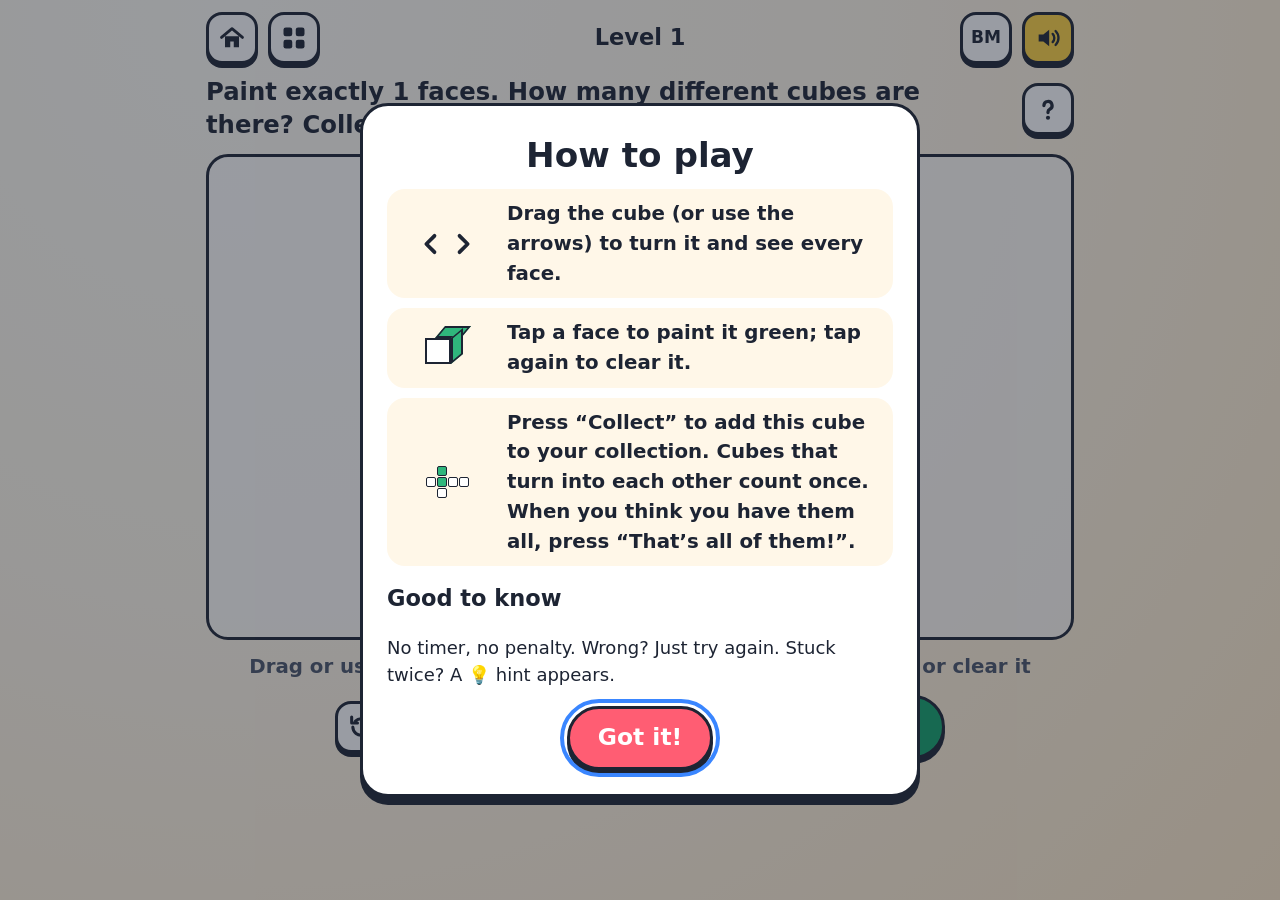
==== cube.html @ a8178cfa "Letter Carousel: add a culture corner on heavenly stems and earthly branches Press Next year from 19" ====
<!doctype html>
<html lang="zh-Hans">
<head>
  <meta charset="utf-8">
  <meta name="viewport" content="width=device-width, initial-scale=1, viewport-fit=cover">
  <title>涂立方体 · Paint the Cube · Cat Kiub</title>
  <link rel="stylesheet" href="css/style.css?v=27">
</head>
<body>
  <header class="topbar">
    <a class="icon-btn" href="index.html" data-icon="home" data-i18n-aria="home"></a>
    <button class="icon-btn" id="btn-levels" data-icon="grid" data-i18n-aria="levels"></button>
    <div class="title" id="level-title"></div>
    <button class="icon-btn" data-lang-next data-i18n-aria="langNext"></button>
    <button class="icon-btn toggle" data-sound-toggle data-i18n-aria="sound"></button>
  </header>

  <main class="game cube-game">
    <section class="oly-card" id="oly-card" hidden>
      <p class="oly-source" id="oly-source"></p>
      <p class="oly-q" id="oly-q"></p>
      <p class="oly-note" id="oly-note"></p>
    </section>

    <div class="ask-row">
      <h1 class="ask" id="ask"></h1>
      <button class="icon-btn" id="btn-rules" data-icon="help" data-i18n-aria="rules"></button>
    </div>

    <div class="pboard" id="board"></div>
    <div class="reveal-wrap" id="reveal" hidden></div>

    <div class="pbar">
      <p class="status" id="status" aria-live="polite"></p>
      <div class="pactions" id="game-ctrl">
        <button class="icon-btn" id="btn-hint" data-icon="bulb" data-i18n-aria="hint" hidden></button>
        <button class="icon-btn" id="btn-restart" data-icon="replay" data-i18n-aria="restart"></button>
        <button class="big-btn secondary" id="btn-collect"><span data-icon="plus"></span><span data-i18n="cbcollect"></span></button>
        <button class="big-btn go" id="btn-done"><span data-icon="check"></span><span data-i18n="cbdone"></span></button>
      </div>
      <div class="pactions" id="card-ctrl" hidden>
        <button class="big-btn secondary toggle-big" id="btn-thint" aria-pressed="false"><span data-icon="bulb"></span><span data-i18n="pshowHint"></span></button>
        <button class="big-btn secondary" id="btn-reveal"><span data-icon="book"></span><span data-i18n="pshowAnswer"></span></button>
        <button class="big-btn" id="btn-got"><span data-icon="check"></span><span data-i18n="pgotIt"></span></button>
        <button class="big-btn" id="btn-cardnext"><span data-icon="next"></span><span data-i18n="nextLevel"></span></button>
      </div>
      <div class="pactions" id="review-ctrl" hidden>
        <button class="big-btn secondary" id="rv-again"><span data-icon="replay"></span><span data-i18n="again"></span></button>
        <button class="big-btn" id="rv-next"><span data-icon="next"></span><span data-i18n="nextLevel"></span></button>
      </div>
    </div>
  </main>

  <dialog id="dlg-win">
    <div class="face" id="win-face"></div>
    <h2 data-i18n="youWin"></h2>
    <p class="tip" id="win-tip"></p>
    <div class="actions">
      <button class="big-btn secondary" id="win-again"><span data-icon="replay"></span><span data-i18n="again"></span></button>
      <button class="big-btn secondary" id="win-look"><span data-icon="eye"></span><span data-i18n="plookAgain"></span></button>
      <button class="big-btn" id="win-next"><span data-icon="next"></span><span data-i18n="nextLevel"></span></button>
    </div>
  </dialog>

  <dialog id="dlg-levels">
    <h2 data-i18n="levels"></h2>
    <div id="levels-body"></div>
    <div class="actions"><button class="big-btn secondary" data-close data-i18n="close"></button></div>
  </dialog>

  <dialog id="dlg-rules" class="rules">
    <h2 data-i18n="rulesTitle"></h2>
    <ol class="rules-list" id="rules-list"></ol>
    <h3 data-i18n="helperTitle"></h3>
    <p id="rules-how"></p>
    <div class="actions"><button class="big-btn" data-close data-i18n="rulesOk"></button></div>
  </dialog>

  <script src="js/core.js?v=27"></script>
  <script src="js/strings.js?v=27"></script>
  <script src="js/fx.js?v=27"></script>
  <script src="js/cube-logic.js?v=27"></script>
  <script src="js/portraits.js?v=27"></script>
  <script src="js/cube-game.js?v=27"></script>
</body>
</html>
---- css/style.css ----
/* 大字、高对比、大按钮、触屏友好 */
:root {
  --bg: #fff7e8;
  --bg2: #ffe9c7;
  --card: #ffffff;
  --ink: #1d2433;
  --ink-soft: #4a5468;
  --accent: #ff5d73;
  --accent-ink: #ffffff;
  --go: #13a36b;
  --line: #1d2433;
  --sel: #ffd23f;
  --focus: #3a86ff;
  --radius: 22px;
  font-size: 18px;
}
* { box-sizing: border-box; }
[hidden] { display: none !important; }
html, body { margin: 0; }
body {
  font-family: "PingFang SC", "Hiragino Sans GB", "Noto Sans SC", "Microsoft YaHei", system-ui, -apple-system, "Segoe UI", Roboto, sans-serif;
  color: var(--ink);
  background: radial-gradient(circle at 20% 0%, #fffdf6 0, var(--bg) 45%, var(--bg2) 100%) fixed;
  min-height: 100vh; min-height: 100dvh;
  -webkit-tap-highlight-color: transparent;
  line-height: 1.5;
}
button { font: inherit; color: inherit; cursor: pointer; touch-action: manipulation; }
button:focus-visible, a:focus-visible { outline: 4px solid var(--focus); outline-offset: 3px; }
svg { display: block; }

/* ---------- 顶栏 ---------- */
.topbar {
  display: flex; align-items: center; gap: 10px;
  padding: 12px 16px; max-width: 900px; margin: 0 auto;
}
.topbar .title { flex: 1; min-width: 0; font-size: 1.25rem; font-weight: 800; text-align: center; white-space: nowrap; overflow: hidden; text-overflow: ellipsis; }
.icon-btn {
  width: 52px; height: 52px; flex: none; border-radius: 16px;
  border: 3px solid var(--line); background: var(--card);
  display: grid; place-items: center; padding: 0; font-weight: 800; font-size: .95rem;
  box-shadow: 0 4px 0 var(--line); transition: transform .08s;
  text-decoration: none; color: var(--ink);
}
.icon-btn svg { width: 28px; height: 28px; }
.icon-btn:active { transform: translateY(3px); box-shadow: 0 1px 0 var(--line); }
.icon-btn[aria-pressed="true"].toggle { background: var(--sel); }

.big-btn {
  display: inline-flex; align-items: center; justify-content: center; gap: 10px;
  min-height: 64px; padding: 0 28px; border-radius: 999px;
  border: 3px solid var(--line); background: var(--accent); color: var(--accent-ink);
  font-size: 1.3rem; font-weight: 800; box-shadow: 0 5px 0 var(--line);
  text-decoration: none; transition: transform .08s, opacity .2s;
}
.big-btn svg { width: 30px; height: 30px; }
.big-btn:active { transform: translateY(4px); box-shadow: 0 1px 0 var(--line); }
.big-btn.secondary { background: var(--card); color: var(--ink); }
.big-btn.go { background: var(--go); }
.big-btn:disabled { opacity: .35; cursor: default; transform: none; box-shadow: 0 5px 0 var(--line); }

/* ---------- 首页 ---------- */
.hub { max-width: 900px; margin: 0 auto; padding: 8px 16px 40px; }
.hub h1 { font-size: 2.2rem; margin: 8px 0 0; text-align: center; }
.hub .sub { text-align: center; color: var(--ink-soft); margin: 4px 0 24px; font-size: 1.1rem; }
.cards { display: grid; gap: 18px; grid-template-columns: repeat(auto-fit, minmax(250px, 1fr)); }
.card {
  background: var(--card); border: 3px solid var(--line); border-radius: var(--radius);
  box-shadow: 0 6px 0 var(--line); padding: 18px; display: flex; flex-direction: column; gap: 12px;
  text-decoration: none; color: inherit;
}
.card .art { height: 120px; display: flex; align-items: center; justify-content: center; gap: 4px; }
.card .art svg { width: 56px; height: 56px; }
.card h2 { margin: 0; font-size: 1.4rem; }
.card p { margin: 0; color: var(--ink-soft); }
.card.soon { opacity: .55; box-shadow: none; border-style: dashed; }
.card .tag { align-self: flex-start; font-weight: 800; padding: 4px 14px; border-radius: 999px; background: var(--bg2); }
.card:not(.soon) .tag { background: var(--accent); color: #fff; }
.footer { text-align: center; color: var(--ink-soft); margin-top: 32px; font-size: .95rem; }
.footer a { color: inherit; }


/* ---------- 游戏页通用 ---------- */
.game { max-width: 900px; margin: 0 auto; padding: 0 16px 24px; display: flex; flex-direction: column; gap: 12px; }

/* ---------- 弹窗 ---------- */
dialog {
  border: 3px solid var(--line); border-radius: 28px; padding: 24px; max-width: min(560px, calc(100vw - 32px));
  width: 100%; background: var(--card); color: var(--ink); box-shadow: 0 8px 0 var(--line);
  max-height: calc(100dvh - 32px);
}
dialog::backdrop { background: rgba(29, 36, 51, .45); }
dialog h2 { margin: 0 0 8px; font-size: 1.9rem; text-align: center; }
dialog .face { width: 110px; height: 110px; margin: 0 auto 8px; }
dialog .tip { font-size: 1.2rem; font-weight: 700; text-align: center; background: var(--bg); border-radius: 18px; padding: 14px; margin: 12px 0; }
dialog .actions { display: flex; gap: 12px; justify-content: center; flex-wrap: wrap; margin-top: 16px; }
dialog.math { max-width: min(680px, calc(100vw - 32px)); }
dialog.math h3 { margin: 18px 0 4px; font-size: 1.25rem; }
dialog.math p { margin: 6px 0; font-size: 1.05rem; }
.levels-grid { display: grid; grid-template-columns: repeat(auto-fill, minmax(76px, 1fr)); gap: 12px; margin-top: 12px; }
.lv-btn {
  height: 76px; border-radius: 20px; border: 3px solid var(--line); background: var(--card);
  font-size: 1.6rem; font-weight: 800; box-shadow: 0 4px 0 var(--line); position: relative;
}
.lv-btn.done { background: #c9f2dc; }
.lv-btn.current { background: var(--sel); }
.lv-btn:disabled { opacity: .35; box-shadow: none; }
.lv-btn small { position: absolute; bottom: 3px; left: 0; right: 0; font-size: .7rem; letter-spacing: 2px; }
dialog.rules h3 { margin: 16px 0 4px; font-size: 1.25rem; }
.rules-list { list-style: none; padding: 0; margin: 8px 0; display: flex; flex-direction: column; gap: 10px; counter-reset: r; }
.rules-list li { display: flex; align-items: center; gap: 12px; font-size: 1.1rem; font-weight: 700; background: var(--bg); border-radius: 18px; padding: 10px 12px; }
.rule-art { flex: none; width: 76px; height: 56px; display: flex; align-items: center; justify-content: center; gap: 2px; }
.rule-art svg { width: 36px; height: 36px; }
.fx-canvas { position: fixed; inset: 0; width: 100vw; height: 100vh; pointer-events: none; z-index: 1000; }

@media (max-width: 520px) {
  :root { font-size: 16px; }
  .topbar { gap: 6px; padding: 10px 12px; }
  .topbar .title { font-size: 1.05rem; }
  .icon-btn { width: 46px; height: 46px; border-radius: 14px; }
  .icon-btn svg { width: 24px; height: 24px; }
}
/* 用户开了「减少动态效果」：不做任何动画（尤其不要无限循环的动画） */
@media (prefers-reduced-motion: reduce) {
  *, *::before, *::after { animation-duration: .01ms !important; animation-iteration-count: 1 !important; transition-duration: .01ms !important; }
}

/* ---------- 鸽子与糖果 ---------- */
.ask-row { display: flex; align-items: center; gap: 12px; }
.ask { flex: 1; margin: 0; font-size: 1.35rem; line-height: 1.35; }
.status { margin: 0; min-height: 1.6em; font-weight: 800; font-size: 1.1rem; text-align: center; }
.status.warn { color: #c2253f; }
.status.info { color: #1d5fc9; }
.status.soft { color: var(--ink-soft); font-weight: 700; }
.pboard {
  background: rgba(255, 255, 255, .65); border: 3px solid var(--line); border-radius: var(--radius);
  padding: 14px; min-height: 240px; display: flex; flex-direction: column; gap: 14px; justify-content: center;
}
.pbar { display: flex; flex-direction: column; gap: 12px; align-items: center; }
.pactions, .least-ctrl { display: flex; gap: 10px; align-items: center; justify-content: center; flex-wrap: wrap; }
.icon-btn.hint, .big-btn.hint { outline: 4px solid var(--g1, #ff8c1a); outline-offset: 3px; }
.icon-btn:disabled { opacity: .35; cursor: default; box-shadow: none; transform: none; }
.small-txt { font-size: 1rem; }
.n-val { min-width: 2.4em; text-align: center; font-size: 2rem; }

/* 第一章：电线上的鸽子 + 窝 */
.wire { min-height: 56px; display: flex; flex-wrap: wrap; gap: 4px; justify-content: center; align-items: flex-end;
  border-bottom: 3px solid #7a8396; padding-bottom: 2px; }
.witem svg { width: 50px; height: 42px; }
.nests { display: grid; gap: 10px; grid-template-columns: repeat(var(--cols), minmax(0, 1fr)); }
.nest-wrap { display: flex; flex-direction: column; align-items: center; border-radius: 18px; padding: 6px 2px 0; cursor: pointer; }
.nest-wrap.over { background: repeating-linear-gradient(135deg, #ffe36e 0 10px, #fff3b0 10px 20px); }
.nest-wrap.glow { outline: 4px solid #ff8c1a; outline-offset: 2px; }
.nest-in { display: flex; flex-wrap: wrap-reverse; justify-content: center; align-items: flex-end; gap: 2px; min-height: 48px; margin-bottom: -10px; position: relative; z-index: 1; }
.pitem { padding: 0; border: 0; background: none; border-radius: 10px; }
.pitem svg { width: 46px; height: 38px; }
.pitem.extra { background: rgba(255, 93, 115, .3); }
.slot { width: 40px; height: 34px; border: 3px dashed #a39b8b; border-radius: 50%; margin: 2px 3px; }
.nest-btn { width: 100%; max-width: 130px; padding: 0; border: 0; background: none; position: relative; text-align: center; }
.nest-btn svg { width: 100%; height: auto; }
.nest-btn .cnt { display: block; font-weight: 800; font-size: .95rem; white-space: nowrap; }
.nest-wrap.over .cnt { color: #c2253f; }

/* 第二章：分糖 */
.pool { display: flex; flex-direction: column; align-items: center; gap: 6px; }
.pool-sweets, .plate { display: flex; flex-wrap: wrap; justify-content: center; gap: 2px; }
.pool-sweets { min-height: 30px; }
.psweet svg { width: 32px; height: 24px; }
.pool-n { font-size: 1.15rem; }
.kids { display: grid; gap: 10px; grid-template-columns: repeat(auto-fit, minmax(120px, 1fr)); }
.kid { display: flex; flex-direction: column; align-items: center; gap: 6px; background: var(--card); border: 3px solid var(--line); border-radius: 20px; padding: 8px 6px; }
.kid > svg { width: 64px; height: 64px; }
.kid.same { box-shadow: 0 0 0 6px var(--sel); }
.kid .plate { min-height: 28px; max-width: 120px; }
.kid .plate .psweet svg { width: 24px; height: 18px; }
.kid .amt { font-size: 2rem; line-height: 1; }
.kid .pm { display: flex; gap: 8px; }
.kid .pm .icon-btn { width: 48px; height: 48px; }

/* 第三章：楼梯 + 比一比 */
.least-top { display: flex; flex-direction: column; align-items: center; gap: 4px; }
.faces { display: flex; flex-wrap: wrap; justify-content: center; align-items: center; }
.faces .face svg { width: 34px; height: 34px; }
.faces .more { font-weight: 800; margin-left: 4px; }
.kid-n { font-size: 1.3rem; }
.stair { width: 100%; max-height: 170px; }
.stair-note { margin: 0; text-align: center; color: var(--ink-soft); font-weight: 700; }
.compare { display: flex; flex-direction: column; gap: 8px; }
.cmp-row { display: flex; flex-direction: column; gap: 2px; font-weight: 700; }
.cmp-head { display: flex; justify-content: space-between; gap: 8px; }
.cmp-head b { font-size: 1.15rem; }
.cmp-track { height: 22px; border: 3px solid var(--line); border-radius: 999px; background: #fff; overflow: hidden; }
.cmp-bar { height: 100%; }
.cmp-bar.need { background: #2ec4b6; }
.cmp-bar.need.over { background: #ff5d73; }
.cmp-bar.have { background: #ffb627; }
.verdict { margin: 0; text-align: center; font-size: 1.2rem; font-weight: 800; padding: 6px 10px; border-radius: 14px; }
.verdict small { display: block; font-size: .9rem; font-weight: 700; color: var(--ink-soft); }
.verdict.ok { background: #d6f5ec; }
.verdict.forced { background: #ffe0e5; }

/* 奥数真题卡片 */
.oly-card { background: #fffbe6; border: 3px solid var(--line); border-radius: var(--radius); padding: 14px 16px; box-shadow: 0 5px 0 var(--line); }
.oly-source { margin: 0 0 8px; font-size: .9rem; font-weight: 800; color: #8a5a00; }
.oly-q { margin: 0; font-size: 1.1rem; font-weight: 700; }
.oly-note { margin: 8px 0 0; font-size: .9rem; color: var(--ink-soft); }
.oly-src-small { font-size: .9rem; font-weight: 800; color: #8a5a00; background: #fffbe6; border-radius: 12px; padding: 8px 12px; }

/* 弹窗里的小零件 */
.lv-chapter { margin: 14px 0 0; font-size: 1.15rem; }
.lv-btn svg { width: 34px; height: 34px; margin: 0 auto; }
dialog .face svg { width: 100%; height: 100%; }
.rule-art { width: 96px; }
.rule-art svg { width: 40px; height: 34px; }
.rule-art .arrow { font-weight: 800; }
.pm-demo, .nope-demo { display: flex; gap: 4px; }
.pm-demo svg, .nope-demo svg { width: 28px; height: 28px; }

/* 解答、想一想：没有游戏的关卡 */
.lesson { display: flex; flex-direction: column; gap: 12px; }
.lesson-art { display: flex; flex-direction: column; gap: 8px; align-items: stretch; }
.lesson-text, .lesson-q { margin: 0; font-size: 1.15rem; font-weight: 700; line-height: 1.6; }
.art-nests .nest-wrap { cursor: default; }
.art-nests { max-width: 420px; margin: 0 auto; width: 100%; }
.art-kids .kid { padding: 6px 4px; }
.art-kids .kid > svg { width: 48px; height: 48px; }
.art-formula { margin: 0; text-align: center; font-size: 1.3rem; font-weight: 800; }
.art-formula .teal { color: #13866f; }
.big-answer { margin: 0; text-align: center; font-size: 2.2rem; font-weight: 900; color: #c2253f; }
.reveal { margin: 0; padding: 10px 14px; border-radius: 16px; font-size: 1.1rem; font-weight: 700; }
.reveal b { display: block; font-size: .95rem; }
.hint-box { background: #e3eeff; }
.answer-box { background: #d6f5ec; }
.big-btn.toggle-big[aria-pressed="true"] { background: var(--sel); }
.drawer { display: flex; flex-wrap: wrap; justify-content: center; gap: 4px; padding: 12px; border: 3px solid var(--line); border-radius: 12px; background: #e9d2b4; max-width: 320px; margin: 0 auto; box-shadow: inset 0 -10px 0 #d2b38c; }
.sock { width: 30px; height: 38px; }
.sock-boxes { display: grid; grid-template-columns: repeat(3, 1fr); gap: 8px; max-width: 360px; margin: 0 auto; width: 100%; }
.sock-box { display: flex; justify-content: center; gap: 2px; padding: 10px 4px; border: 3px solid var(--line); border-radius: 12px; background: #fff; min-height: 70px; }
.sock.pop { outline: 3px dashed #c2253f; outline-offset: 2px; border-radius: 8px; }
.tiles { display: flex; flex-wrap: wrap; justify-content: center; gap: 6px; }
.ntile { display: inline-grid; place-items: center; width: 42px; height: 42px; border: 3px solid var(--line); border-radius: 12px; background: #fff; font-weight: 800; font-size: 1.15rem; }
.ntile.picked { background: var(--sel); }
.ntile.sixth { background: #ffb3c0; outline: 3px dashed #c2253f; outline-offset: 2px; }
.ntile.clash { background: #ffe0e5; text-decoration: line-through; }
.pair-boxes { display: grid; grid-template-columns: repeat(5, 1fr); gap: 6px; }
.pair-box { display: flex; flex-direction: column; align-items: center; gap: 4px; padding: 6px 2px; border: 3px solid var(--line); border-radius: 12px; background: #fff7e8; }
.pair-box small { font-weight: 800; color: var(--ink-soft); }
.hands { width: 100%; max-width: 230px; margin: 0 auto; }

@media (max-width: 520px) {
  .ask { font-size: 1.15rem; }
  .pboard { padding: 10px 8px; }
  .nests { gap: 4px; }
  .pitem svg { width: 36px; height: 30px; }
  .slot { width: 30px; height: 26px; }
  .witem svg { width: 40px; height: 34px; }
  .kids { grid-template-columns: repeat(auto-fit, minmax(96px, 1fr)); gap: 6px; }
  .kid > svg { width: 52px; height: 52px; }
  .kid .pm .icon-btn { width: 42px; height: 42px; }
  .kids-4 .kids { grid-template-columns: repeat(2, 1fr); }
  .oly-q { font-size: 1rem; }
  .lesson-text, .lesson-q { font-size: 1.05rem; }
  .pair-boxes { gap: 3px; }
  .ntile { width: 36px; height: 36px; font-size: 1rem; }
  .pair-box .ntile { width: 34px; }
  .oly-card { padding: 10px 12px; }
  .n-val { font-size: 1.6rem; }
}
.hub-nest { display: flex; flex-wrap: wrap; justify-content: center; width: 100px; }
.card .art .hub-nest svg { width: 44px; height: 38px; }
.card .art .hub-nest svg:last-child { width: 96px; height: 42px; margin-top: -8px; }
.kids.art-kids { grid-template-columns: repeat(4, minmax(0, 1fr)); gap: 6px; }
.art-kids .plate .psweet svg { width: 18px; height: 14px; }
.portrait { margin: 0 auto; display: flex; flex-direction: column; align-items: center; gap: 6px; }
.portrait svg { width: 170px; height: auto; }
.portrait figcaption { font-size: .9rem; font-weight: 700; color: var(--ink-soft); text-align: center; }

/* ---------- 公平切蛋糕 ---------- */
.cut-board { padding: 8px; }
.csvg { width: 100%; max-width: 560px; margin: 0 auto; aspect-ratio: 1; touch-action: none; display: block; user-select: none; -webkit-user-select: none; }
.csvg .cut { stroke: #1d2433; stroke-width: .9; stroke-linecap: round; }
.csvg .cut.helper { stroke: #6b7280; stroke-width: .45; stroke-dasharray: 1.6 1.1; }
.csvg .cut.helper.last { stroke: #1d2433; stroke-width: .7; stroke-dasharray: none; }
.csvg .cut.win { stroke: #e63946; stroke-width: 1.2; stroke-dasharray: none; }
.csvg .pt { fill: #3a86ff; stroke: #fff; stroke-width: .5; }
.csvg .pt.sel { fill: #ffd23f; stroke: #1d2433; stroke-width: .6; }
.csvg .pt.glow { fill: #ff8c1a; stroke: #1d2433; stroke-width: .5; r: 2.2; }
.csvg .hint-ring { fill: none; stroke: #ff8c1a; stroke-width: .8; stroke-dasharray: 1.4 1; }
.reveal-wrap { display: flex; flex-direction: column; gap: 8px; }
.read-art { width: 220px; max-width: 70vw; height: auto; }
.card .art #cut-art svg, #cut-art svg { width: 120px; height: 100px; }
.portrait-row { display: grid; grid-template-columns: 1fr 1fr; gap: 10px; }
.portrait-row .portrait svg { width: 100%; max-width: 160px; }
.portrait figcaption b { display: block; color: var(--ink); }
.portrait figcaption span { font-weight: 600; }

/* ---------- 加一的秘密 ---------- */
.wheels { display: grid; grid-template-columns: repeat(7, minmax(0, 1fr)); gap: 6px; max-width: 480px; margin: 0 auto; width: 100%; }
.wheel { display: flex; flex-direction: column; align-items: center; gap: 4px; background: #1d2433; border-radius: 14px; padding: 6px 2px; }
.wheel .dg { font-size: 2.2rem; line-height: 1.1; color: #fff; font-variant-numeric: tabular-nums; }
.wheel.lead .dg { color: #66708a; }
.wheel .wbtn { width: 40px; height: 36px; border-radius: 10px; box-shadow: 0 3px 0 var(--line); }
.wheel .wbtn svg { width: 22px; height: 22px; }
.wheels.locked .wbtn { visibility: hidden; }
.sums { display: flex; flex-direction: column; gap: 8px; }
.srow { display: flex; flex-wrap: wrap; align-items: baseline; gap: 4px 10px; background: #fff; border: 2px solid var(--line); border-radius: 14px; padding: 8px 12px; }
.slabel { font-size: 1.05rem; min-width: 8.5em; }
.slabel b { font-size: 1.3rem; font-variant-numeric: tabular-nums; }
.sdigits { font-weight: 700; font-variant-numeric: tabular-nums; }
.sdigits i { font-style: normal; color: var(--ink-soft); margin: 0 2px; }
.sdigits b { font-size: 1.25rem; }
.sdigits .nine, .odo .nine { background: #ffe36e; border-radius: 4px; }
.sdigits .zero, .odo .zero { background: #cfe0ff; border-radius: 4px; }
.sdigits .plus, .odo .plus { background: #c9f2dc; border-radius: 4px; }
.badge { font-weight: 800; font-size: .9rem; border-radius: 999px; padding: 1px 10px; }
.badge.ok { background: #c9f2dc; color: #0d6b45; }
.badge.no { background: #ffe0e5; color: #a01a33; }
.change { margin: 0; text-align: center; font-weight: 800; font-size: 1.15rem; }
.change b { font-size: 1.6rem; }
.change.down b { color: #c2253f; }
.change.up b { color: #13866f; }
.odo { display: inline-flex; gap: 3px; font-weight: 900; font-size: 1.6rem; font-variant-numeric: tabular-nums; }
.odo span { display: inline-block; min-width: 1.1em; text-align: center; border: 2px solid var(--line); border-radius: 6px; background: #fff; }
.odo.big { font-size: 2rem; justify-content: center; width: 100%; height: 100%; align-items: center; }
#digit-art { flex-direction: column; gap: 2px; }
#digit-art .odo { font-size: 1.3rem; }
.odo-arrow { color: #c2253f; }
.carry-art { display: flex; flex-wrap: wrap; align-items: center; justify-content: center; gap: 10px; }
.carry-arrow { font-weight: 900; color: #c2253f; font-size: 1.2rem; }
.mod-table { border-collapse: collapse; margin: 0 auto; font-weight: 700; text-align: center; }
.mod-table th, .mod-table td { border: 2px solid var(--line); padding: 4px 10px; }
.mod-table th { font-size: .85rem; background: var(--bg2); }
.mod-table tr.hit td { background: #c9f2dc; font-weight: 900; }
@media (max-width: 520px) {
  .wheels { gap: 3px; }
  .wheel .dg { font-size: 1.7rem; }
  .wheel .wbtn { width: 38px; height: 34px; }
  .slabel { min-width: 0; }
}



/* ---------- 加号游戏 ---------- */
.ones { display: flex; flex-wrap: wrap; align-items: center; justify-content: center; row-gap: 8px; max-width: 560px; margin: 0 auto; }
.one { display: inline-grid; place-items: center; width: 28px; height: 44px; font-size: 1.7rem; font-weight: 900; font-variant-numeric: tabular-nums; border-radius: 8px; }
.one.b0 { background: #ffe9a8; }
.one.b1 { background: #cfe0ff; }
.gap { width: 24px; height: 44px; padding: 0; border: 0; background: transparent; border-radius: 6px; font-size: 1.5rem; font-weight: 900; color: #e63946; position: relative; }
.gap:not(.on)::after { content: ""; position: absolute; left: 50%; top: 50%; width: 4px; height: 4px; margin: -2px 0 0 -2px; border-radius: 50%; background: #9aa3b5; }
.gap.on { background: #ffe0e5; }
.ones:not(.locked) .gap:hover { background: #fff3c4; }
.ones.demo .one { width: 18px; height: 28px; font-size: 1.1rem; }
.ones.demo .gap { width: 12px; height: 28px; font-size: 1rem; display: inline-grid; place-items: center; }
.counts { display: flex; flex-direction: column; gap: 8px; align-items: center; }
.crow { display: flex; align-items: center; gap: 8px; }
.crow .rep { min-width: 3.2em; text-align: right; font-size: 1.5rem; font-variant-numeric: tabular-nums; }
.crow .times { font-weight: 800; color: var(--ink-soft); }
.crow .cval { min-width: 2.6em; text-align: center; font-size: 1.5rem; }
.crow.singles { border-top: 2px dashed #9aa3b5; padding-top: 6px; }
.crow.singles.bad .cval { color: #c2253f; }
.cnote { color: var(--ink-soft); font-weight: 700; }
.psum { display: flex; flex-direction: column; gap: 8px; align-items: center; }
.pieces { display: flex; flex-wrap: wrap; gap: 4px; justify-content: center; align-items: center; font-weight: 800; }
.pieces i { font-style: normal; color: #e63946; }
.piece { background: #fff; border: 2px solid var(--line); border-radius: 999px; padding: 0 10px; font-variant-numeric: tabular-nums; }
.meters { display: flex; gap: 10px; flex-wrap: wrap; justify-content: center; }
.meter { display: flex; flex-direction: column; align-items: center; background: #fff; border: 3px solid var(--line); border-radius: 16px; padding: 4px 16px; min-width: 120px; }
.meter span { font-weight: 800; font-size: .9rem; color: var(--ink-soft); }
.meter b { font-size: 1.8rem; font-variant-numeric: tabular-nums; }
.meter small { font-weight: 700; color: var(--ink-soft); }
.meter.hit { background: #c9f2dc; }
.meter.over { background: #ffe0e5; }
.win-plus { display: flex; flex-direction: column; align-items: center; justify-content: center; height: 100%; }
.win-plus b { font-size: 2.4rem; }
.win-plus span { font-weight: 800; color: #e63946; }
.win-chips { display: grid; grid-template-columns: repeat(3, 1fr); gap: 4px; height: 100%; align-content: center; }
.win-chips span { display: grid; place-items: center; height: 32px; border: 2px solid var(--line); border-radius: 8px; background: #c9f2dc; font-weight: 900; font-size: 1rem; }
#plus-art { flex-direction: column; gap: 6px; }
.plus-eq { font-size: 1rem; }
@media (max-width: 520px) {
  .one { width: 22px; height: 38px; font-size: 1.4rem; }
  .gap { width: 20px; height: 40px; }
  .one { height: 40px; }
  .crow .rep { font-size: 1.25rem; }
  .crow .icon-btn { width: 42px; height: 42px; }
}

/* ---------- 涂立方体 ---------- */
.stepper { display: flex; gap: 8px; align-items: center; justify-content: center; flex-wrap: wrap; }
.cube-board { align-items: center; }
.cube-stage { display: flex; flex-direction: column; align-items: center; gap: 6px; }
.cube-row { display: flex; align-items: center; gap: 10px; }
.scene { --size: 170px; --half: 85px; width: var(--size); height: var(--size); perspective: 700px; touch-action: none; cursor: grab; margin: 24px; }
.scene.locked { cursor: default; }
.cube3d { width: 100%; height: 100%; position: relative; transform-style: preserve-3d; transition: transform .3s ease; }
.cube3d.dragging { transition: none; }
.cface { position: absolute; inset: 0; border: 4px solid #1d2433; border-radius: 14px; backface-visibility: hidden; -webkit-backface-visibility: hidden;
  background: #fff; box-shadow: inset 0 0 0 6px rgba(29, 36, 51, .06); cursor: pointer; }
.cface.painted { box-shadow: inset 0 0 0 6px rgba(255, 255, 255, .25); }
.cface:focus-visible { outline: 4px solid var(--focus); outline-offset: -8px; }
.collection { width: 100%; min-height: 104px; }
.collection h3 { margin: 4px 0; text-align: center; font-size: 1.05rem; }
.nets { display: flex; flex-wrap: wrap; gap: 10px; justify-content: center; }
.net-item { display: flex; flex-direction: column; align-items: center; padding: 4px; border-radius: 10px; }
.net-item small { font-weight: 800; color: var(--ink-soft); }
.net-item.flash { background: #ffe36e; }
.net { display: grid; grid-template-columns: repeat(4, 14px); grid-template-rows: repeat(3, 14px); gap: 2px; }
.net span { border: 2px solid #1d2433; border-radius: 3px; }
.net.small { grid-template-columns: repeat(4, 10px); grid-template-rows: repeat(3, 10px); gap: 1px; }
.net.small span { border-width: 1.5px; border-radius: 2px; }
.net-groups { display: flex; flex-direction: column; gap: 8px; }
.net-group { display: flex; align-items: center; gap: 12px; justify-content: center; }
.net-group > b { width: 1.5em; text-align: right; }
.win-nets { height: 100%; align-content: center; gap: 6px; }
.mini-cube { position: relative; width: 44px; height: 44px; }
.mini-cube span { position: absolute; border: 2px solid #1d2433; }
.mini-cube .mt { left: 10px; top: 0; width: 26px; height: 12px; background: #2fb67c; transform: skewX(-40deg); transform-origin: bottom left; }
.mini-cube .mf { left: 0; top: 12px; width: 26px; height: 26px; background: #fff; }
.mini-cube .mr { left: 26px; top: 12px; width: 12px; height: 26px; background: #2fb67c; transform: skewY(-40deg); transform-origin: top left; }
.mini-cube.big { transform: scale(1.9); }
@media (prefers-reduced-motion: reduce) { .cube3d { transition: none; } }
@media (max-width: 520px) {
  .scene { --size: 150px; --half: 75px; margin: 20px; }
  .turn { width: 44px; height: 44px; }
}

/* ---------- 小棒拼正方形 ---------- */
.stick-board { gap: 10px; }
.stdiv { margin: 0; text-align: center; font-weight: 800; font-size: 1.1rem; }
.sq-svg { width: 100%; max-width: 220px; margin: 0 auto; display: block; }
.stick-board > .sq-svg { max-width: 130px; }
.side-rows { display: flex; flex-direction: column; gap: 6px; }
.side-row { display: grid; grid-template-columns: 64px 1fr 56px; align-items: center; gap: 6px; }
.side-name { min-height: 44px; border-radius: 12px; border: 3px solid var(--line); background: var(--card); font-weight: 800; padding: 0 4px; }
.track { display: flex; height: 44px; border: 3px dashed #9aa3b5; border-radius: 10px; background: #fff; overflow: hidden; cursor: pointer; }
.side-row.full .track { border-style: solid; border-color: #13866f; }
.seg { height: 100%; border: 0; border-right: 2px solid #1d2433; padding: 0; font-weight: 900; font-size: .95rem; color: #1d2433; min-width: 0; overflow: hidden; }
.side-sum { text-align: right; font-variant-numeric: tabular-nums; }
.side-row.full .side-sum { color: #13866f; }
.pile-sticks { display: flex; flex-wrap: wrap; gap: 5px; justify-content: center; padding-bottom: 6px; border-bottom: 2px dashed #d6cdb8; min-height: 40px; }
.stick { height: 36px; flex: none; border: 3px solid var(--line); border-radius: 8px; font-weight: 900; font-size: 1rem; text-align: right; padding: 0 8px; color: #1d2433; }
.stick.sel { outline: 4px solid #ff8c1a; outline-offset: 2px; }
.pick-grid { display: grid; grid-template-columns: repeat(6, 1fr); gap: 6px; max-width: 420px; margin: 0 auto; width: 100%; }
.pick { min-height: 48px; border-radius: 12px; border: 3px solid var(--line); background: var(--card); font-weight: 800; font-size: 1.2rem; }
.pick.on { background: #c9f2dc; }
.count-art { display: flex; flex-direction: column; align-items: center; gap: 4px; }
.count-art .sq-svg { max-width: 160px; }
.read-squares { display: flex; gap: 10px; justify-content: center; }
.read-squares figure { margin: 0; text-align: center; font-weight: 800; flex: 1; max-width: 200px; }
dialog .face .sq-svg { max-width: 110px; }
#stick-art svg { width: 130px; height: 108px; }
@media (max-width: 520px) {
  .side-row { grid-template-columns: 52px 1fr 46px; gap: 4px; }
  .side-name { font-size: .9rem; }
}

/* ---------- 字母转转乐 ---------- */
.letter-board { gap: 10px; }
.ltile { display: inline-grid; place-items: center; width: 100%; aspect-ratio: 1; max-width: 46px; border: 3px solid var(--line); border-radius: 10px; background: #fff; font-weight: 900; font-size: 1.4rem; }
.ltile.small { max-width: 30px; border-width: 2px; border-radius: 6px; font-size: .95rem; }
.ltile.tiny { max-width: 22px; border-width: 1.5px; border-radius: 4px; font-size: .7rem; }
.rule-card { display: flex; flex-direction: column; align-items: center; gap: 4px; }
.rule-card > b { font-size: .9rem; color: var(--ink-soft); }
.rule-grid { display: grid; grid-template-columns: repeat(var(--n), minmax(0, 30px)); gap: 3px 4px; justify-items: center; }
.rule-grid i { font-style: normal; font-weight: 900; color: var(--ink-soft); line-height: 1; }
.chalkboard { background: #1f4d3a; border: 4px solid #8a6414; border-radius: 14px; padding: 8px 6px 12px; display: flex; flex-direction: column; align-items: center; gap: 6px; }
.chalkboard .day-label { color: #f6f3ea; font-weight: 800; }
.today { display: grid; grid-template-columns: repeat(var(--n), minmax(0, 46px)); gap: 4px; justify-content: center; width: 100%; }
.loops-line { margin: 0; text-align: center; font-weight: 800; }
.history { display: flex; flex-direction: column; gap: 3px; align-items: center; min-height: 152px; }
.hist-row { display: flex; align-items: center; gap: 8px; }
.hist-row small { min-width: 5em; text-align: right; color: var(--ink-soft); font-weight: 700; white-space: nowrap; }
.hist-tiles { display: flex; gap: 2px; }
.hist-tiles .ltile.tiny { width: 22px; }
.split-art { display: flex; gap: 8px; justify-content: center; flex-wrap: wrap; }
.split-group { display: flex; gap: 3px; padding: 6px; border: 3px dashed #9aa3b5; border-radius: 12px; }
.split-group .ltile.small { width: 30px; }
.loop-diagram { width: 100%; max-width: 460px; margin: 0 auto; display: block; }
.mini-rule { font-weight: 900; font-size: 1.1rem; }
#letter-art { flex-direction: column; gap: 6px; }
.today.mini { --n: 4; grid-template-columns: repeat(4, 34px); }
@media (max-width: 520px) {
  .ltile { font-size: 1.15rem; border-width: 2px; }
  .hist-row small { min-width: 4em; font-size: .75rem; }
}

/* 文化课：天干地支 */
.gz-year { display: flex; flex-direction: column; align-items: center; gap: 2px; background: #b3261e; color: #ffe9a8; border: 4px solid #8a6414; border-radius: 14px; padding: 10px; text-align: center; }
.gz-year b { font-size: 1.35rem; }
.gz-year small { font-weight: 800; color: #fff3c4; }
.gz-title { margin: 4px 0 0; font-size: 1rem; text-align: center; }
.gz-row { display: grid; gap: 4px; }
.gz-row.stems { grid-template-columns: repeat(5, 1fr); }
.gz-row.branches { grid-template-columns: repeat(6, 1fr); }
.gz-card { position: relative; display: flex; flex-direction: column; align-items: center; border: 3px solid var(--line); border-radius: 10px; background: #fff; padding: 14px 2px 4px; }
.gz-card small { position: absolute; top: 2px; left: 4px; font-weight: 900; font-size: .75rem; color: var(--ink-soft); }
.gz-card b { font-size: 1.5rem; line-height: 1.1; }
.gz-card i { font-style: normal; font-size: .7rem; font-weight: 700; color: var(--ink-soft); white-space: nowrap; overflow: hidden; text-overflow: ellipsis; max-width: 100%; }
.gz-card.cur { background: #ffd23f; box-shadow: 0 0 0 3px #b3261e; }
.gz-card.cur small { color: #1d2433; }
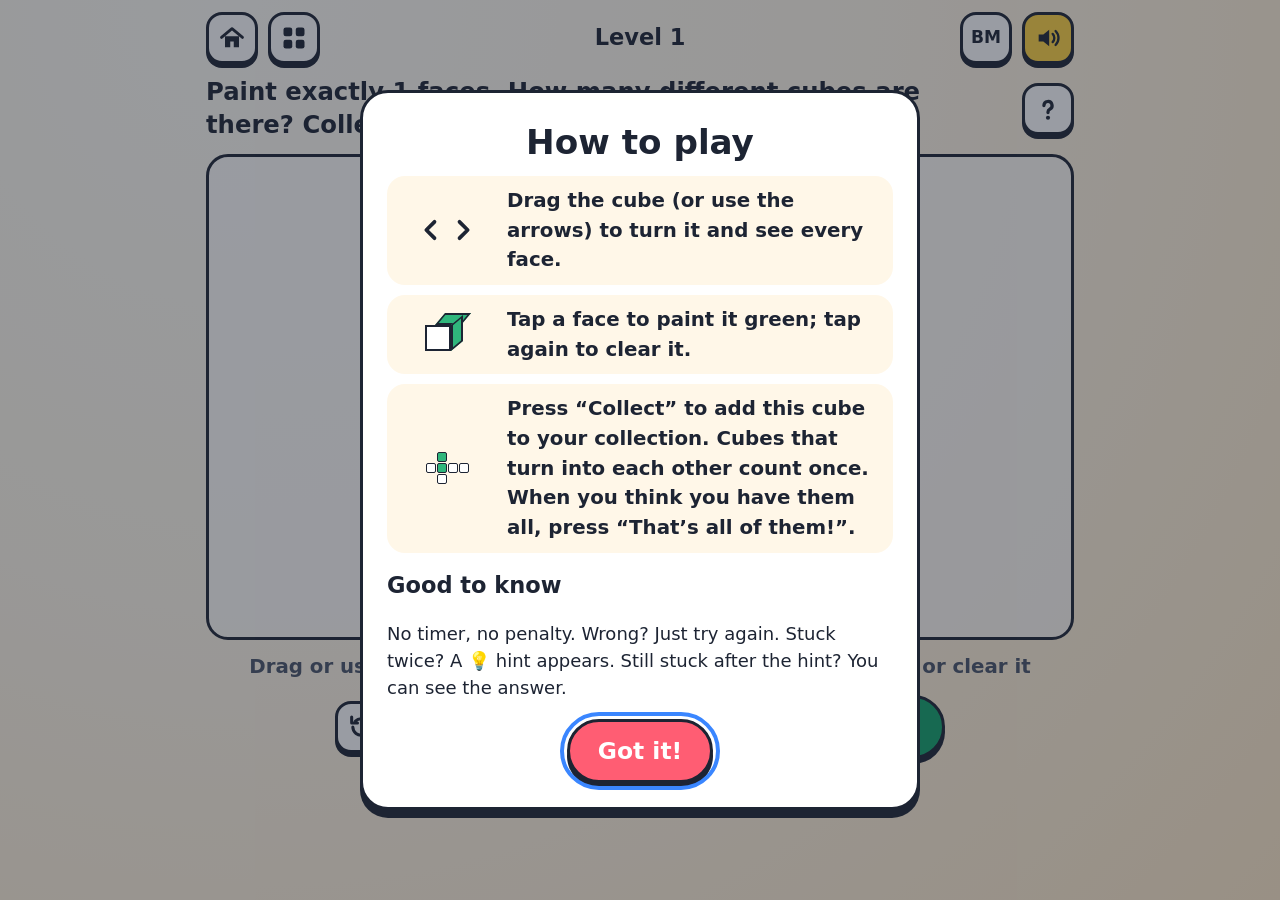
==== commit c011f288: "Add a show-answer button to every play and olympiad level After a kid has used the hint and is still" ====
--- a/cube.html
+++ b/cube.html
@@ -4,7 +4,7 @@
   <meta charset="utf-8">
   <meta name="viewport" content="width=device-width, initial-scale=1, viewport-fit=cover">
   <title>涂立方体 · Paint the Cube · Cat Kiub</title>
-  <link rel="stylesheet" href="css/style.css?v=27">
+  <link rel="stylesheet" href="css/style.css?v=32">
 </head>
 <body>
   <header class="topbar">
@@ -37,6 +37,7 @@
         <button class="icon-btn" id="btn-restart" data-icon="replay" data-i18n-aria="restart"></button>
         <button class="big-btn secondary" id="btn-collect"><span data-icon="plus"></span><span data-i18n="cbcollect"></span></button>
         <button class="big-btn go" id="btn-done"><span data-icon="check"></span><span data-i18n="cbdone"></span></button>
+        <button class="big-btn secondary" id="btn-solution" hidden><span data-icon="book"></span><span data-i18n="pshowAnswer"></span></button>
       </div>
       <div class="pactions" id="card-ctrl" hidden>
         <button class="big-btn secondary toggle-big" id="btn-thint" aria-pressed="false"><span data-icon="bulb"></span><span data-i18n="pshowHint"></span></button>
@@ -76,11 +77,11 @@
     <div class="actions"><button class="big-btn" data-close data-i18n="rulesOk"></button></div>
   </dialog>
 
-  <script src="js/core.js?v=27"></script>
-  <script src="js/strings.js?v=27"></script>
-  <script src="js/fx.js?v=27"></script>
-  <script src="js/cube-logic.js?v=27"></script>
-  <script src="js/portraits.js?v=27"></script>
-  <script src="js/cube-game.js?v=27"></script>
+  <script src="js/core.js?v=32"></script>
+  <script src="js/strings.js?v=32"></script>
+  <script src="js/fx.js?v=32"></script>
+  <script src="js/cube-logic.js?v=32"></script>
+  <script src="js/portraits.js?v=32"></script>
+  <script src="js/cube-game.js?v=32"></script>
 </body>
 </html>
